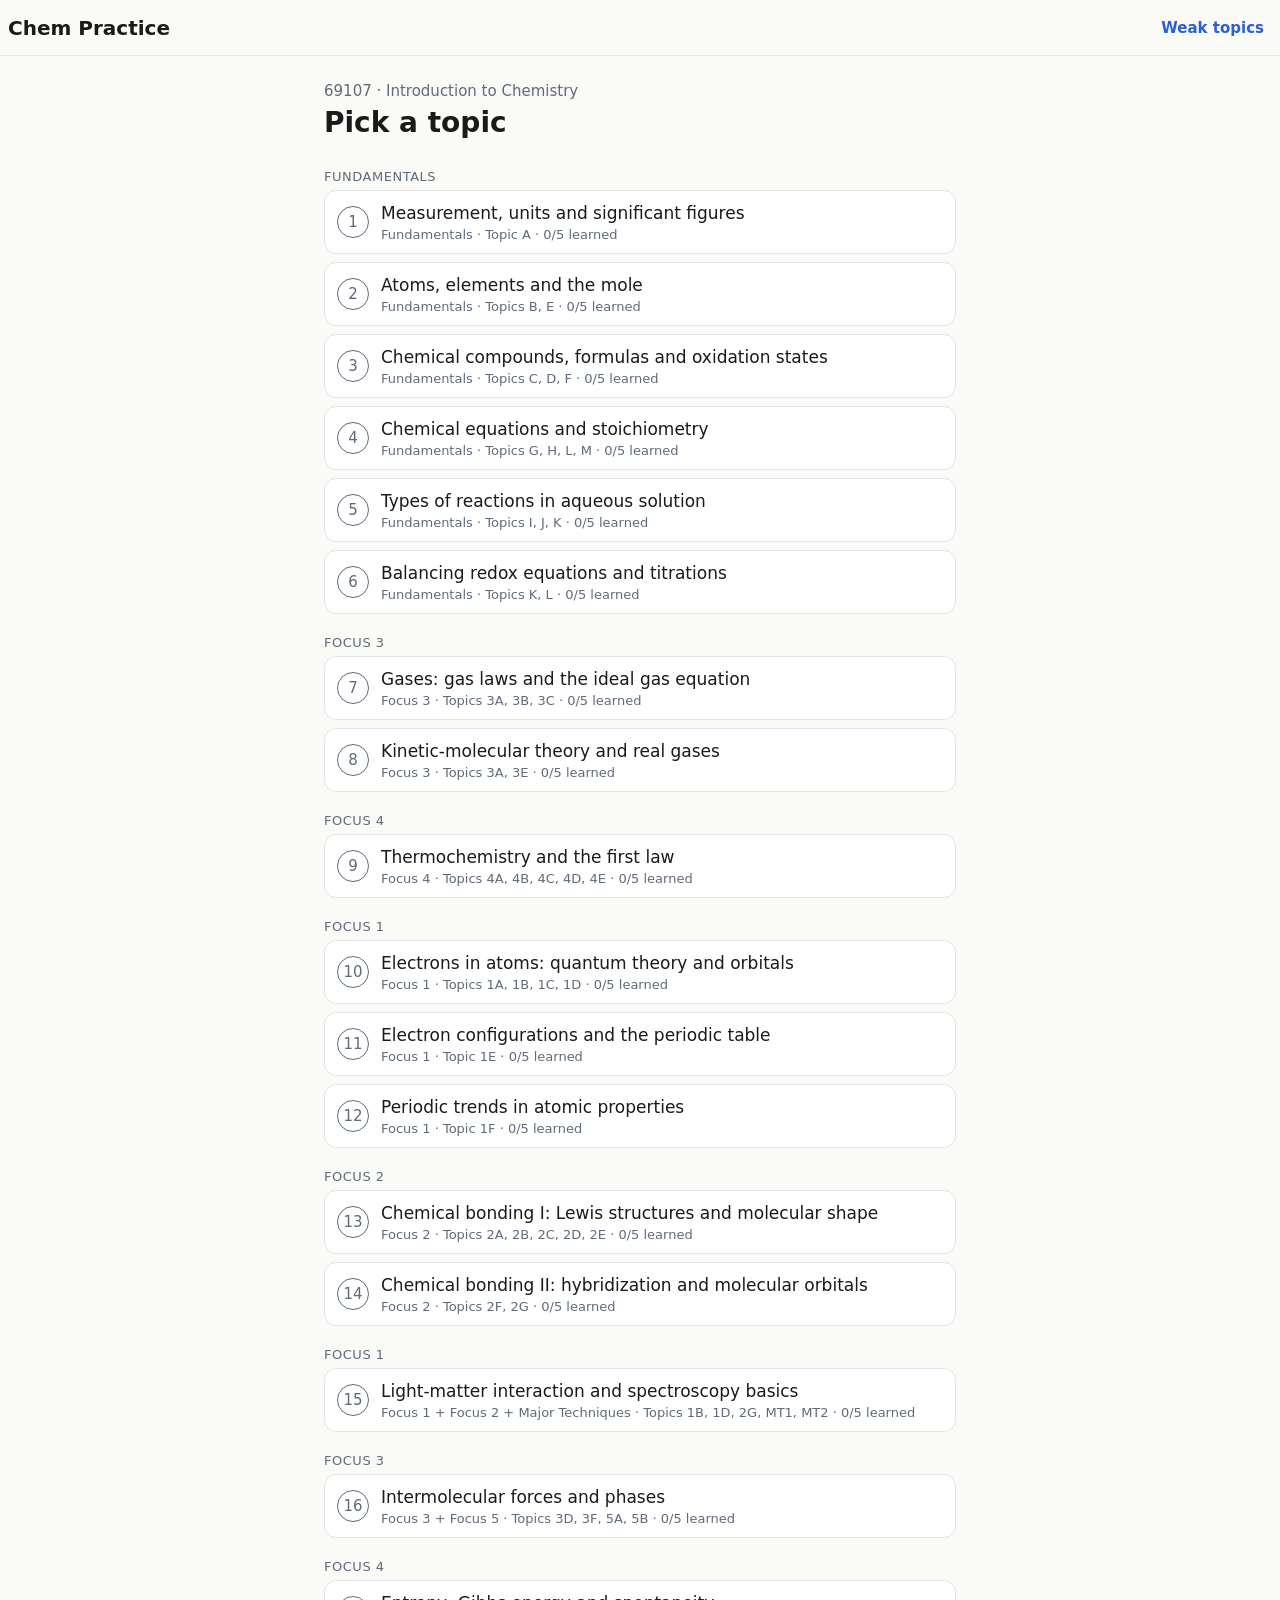
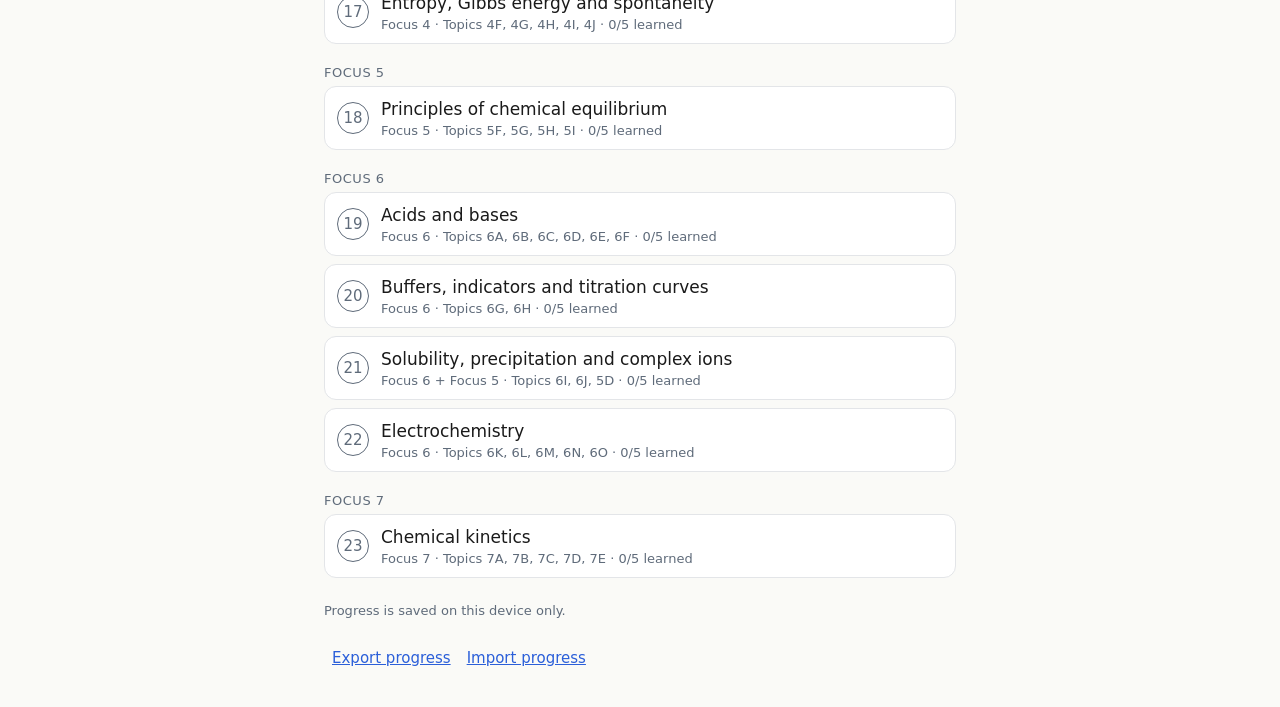
==== dev/index.html @ 0f72c967 "deploy: dev site at /dev, production placeholder" ====
<!doctype html>
<html lang="en" dir="ltr">
<head>
<meta charset="utf-8">
<meta name="viewport" content="width=device-width, initial-scale=1">
<title>Chem Practice · 69107</title>
<link rel="stylesheet" href="style.css">
</head>
<body>
<header class="topbar"><button id="back" class="icon" aria-label="Back" hidden>&larr;</button><h1 id="title">Chem Practice</h1><button id="weakBtn" class="link" style="text-decoration:none;font-weight:600">Weak topics</button></header>
<div id="bar" class="pbar" hidden><div></div></div>
<main id="app"></main>
<input type="file" id="importFile" accept=".json,application/json" hidden>
<script src="app.js"></script>
</body>
</html>
---- dev/style.css ----
:root{--bg:#FAFAF7;--surface:#fff;--text:#1A1A1A;--muted:#5F6B7A;--border:#E3E5E8;--primary:#2B5FD9;--knew:#17754A;--unsure:#8F5B0A;--didnt:#C2412D;--tip:#EEF3FD}
*{box-sizing:border-box}
body{margin:0;background:var(--bg);color:var(--text);font:17px/26px Inter,system-ui,-apple-system,"Segoe UI",sans-serif}
.topbar{position:sticky;top:0;z-index:5;height:56px;display:flex;align-items:center;gap:8px;padding-inline:8px;background:var(--bg);border-bottom:1px solid var(--border)}
.topbar h1{flex:1;font-size:20px;line-height:28px;margin:0;white-space:nowrap;overflow:hidden;text-overflow:ellipsis}
.icon{min-width:48px;min-height:48px;border:0;background:none;font-size:22px;cursor:pointer;color:var(--text);border-radius:8px}
.pbar{height:4px;background:var(--border)}.pbar div{height:100%;background:var(--knew);width:0;transition:width .15s}
main{max-width:680px;margin:0 auto;padding:16px}
@media(min-width:700px){main{padding:24px}}
.meta{font-size:15px;line-height:22px;color:var(--muted)}.cap{font-size:13px;line-height:18px;color:var(--muted)}
.card{background:var(--surface);border:1px solid var(--border);border-radius:12px;padding:16px;margin-bottom:16px}
h2{font-size:28px;line-height:34px;margin:4px 0 16px}
.sect{position:sticky;top:56px;background:var(--bg);font-size:13px;line-height:18px;text-transform:uppercase;letter-spacing:.04em;color:var(--muted);padding:12px 0 4px}
.row{display:flex;align-items:center;gap:12px;min-height:64px;padding:8px 12px;background:var(--surface);border:1px solid var(--border);border-radius:12px;margin-bottom:8px;width:100%;text-align:start;font:inherit;color:inherit;cursor:pointer}
.row[aria-disabled=true]{cursor:default}.row[aria-disabled=true] .meta{color:var(--muted)}
.num{flex:none;width:32px;height:32px;border-radius:50%;display:grid;place-items:center;border:1px solid var(--muted);color:var(--muted);font-size:15px}
.row[aria-disabled=true] .num{border-color:var(--border);color:var(--border)}
.grow{flex:1;min-width:0}
.badge{background:var(--primary);color:#fff;border-radius:12px;padding:0 8px;font-size:13px;line-height:22px}
.btn{display:block;width:100%;min-height:48px;border-radius:8px;border:0;background:var(--primary);color:#fff;font-family:inherit;font-size:17px;line-height:24px;font-weight:600;cursor:pointer;padding:8px 16px}
.btn.sec{background:var(--surface);color:var(--primary);border:1px solid var(--primary)}
.link{background:none;border:0;color:var(--primary);font:inherit;font-size:15px;cursor:pointer;padding:12px 8px;min-height:48px;text-decoration:underline}
:focus-visible{outline:2px solid var(--primary);outline-offset:2px}
.tag{display:inline-block;border:1px solid var(--border);border-radius:8px;padding:0 8px;font-size:13px}
.given{background:var(--bg);border-radius:8px;padding:8px 12px;margin:12px 0;font-variant-numeric:tabular-nums}
.tipbox{background:var(--tip);border-radius:8px;padding:12px;font-size:15px;line-height:22px;margin:16px 0;display:flex;gap:8px;align-items:flex-start;flex-wrap:wrap}
.sticky{position:sticky;bottom:0;background:var(--bg);padding:16px 0 calc(16px + env(safe-area-inset-bottom));margin-top:8px}
.ans{font-size:20px;line-height:28px;font-weight:700}.ansbox{display:inline-block;border:2px solid var(--text);border-radius:8px;padding:4px 12px}
ol.steps{padding-inline-start:24px}ol.steps li{margin-bottom:8px}
.rate{display:flex;gap:8px}.rate button{flex:1;min-height:56px;border-radius:8px;background:var(--surface);border:2px solid;font:inherit;cursor:pointer;padding:4px;display:flex;flex-direction:column;align-items:center;justify-content:center}
.rate b{font-size:15px;line-height:20px}.rate small{font-size:13px;line-height:18px}
.r-didnt{border-color:var(--didnt)!important;color:var(--didnt)}.r-unsure{border-color:var(--unsure)!important;color:var(--unsure)}.r-knew{border-color:var(--knew)!important;color:var(--knew)}
.rate button:active{color:#fff}.r-didnt:active{background:var(--didnt)}.r-unsure:active{background:var(--unsure)}.r-knew:active{background:var(--knew)}
.stack{display:flex;height:8px;border-radius:4px;overflow:hidden;background:var(--border);margin:6px 0}
.fade{animation:f .15s ease-out}@keyframes f{from{opacity:0;transform:translateY(8px)}to{opacity:1;transform:none}}
@media(prefers-reduced-motion:reduce){.fade{animation:none}.pbar div{transition:none}}
dialog{border:1px solid var(--border);border-radius:12px;max-width:340px}
.nudge{display:flex;align-items:center;justify-content:space-between;background:var(--tip);border-radius:8px;padding:4px 12px;font-size:15px}
.nw{white-space:nowrap}
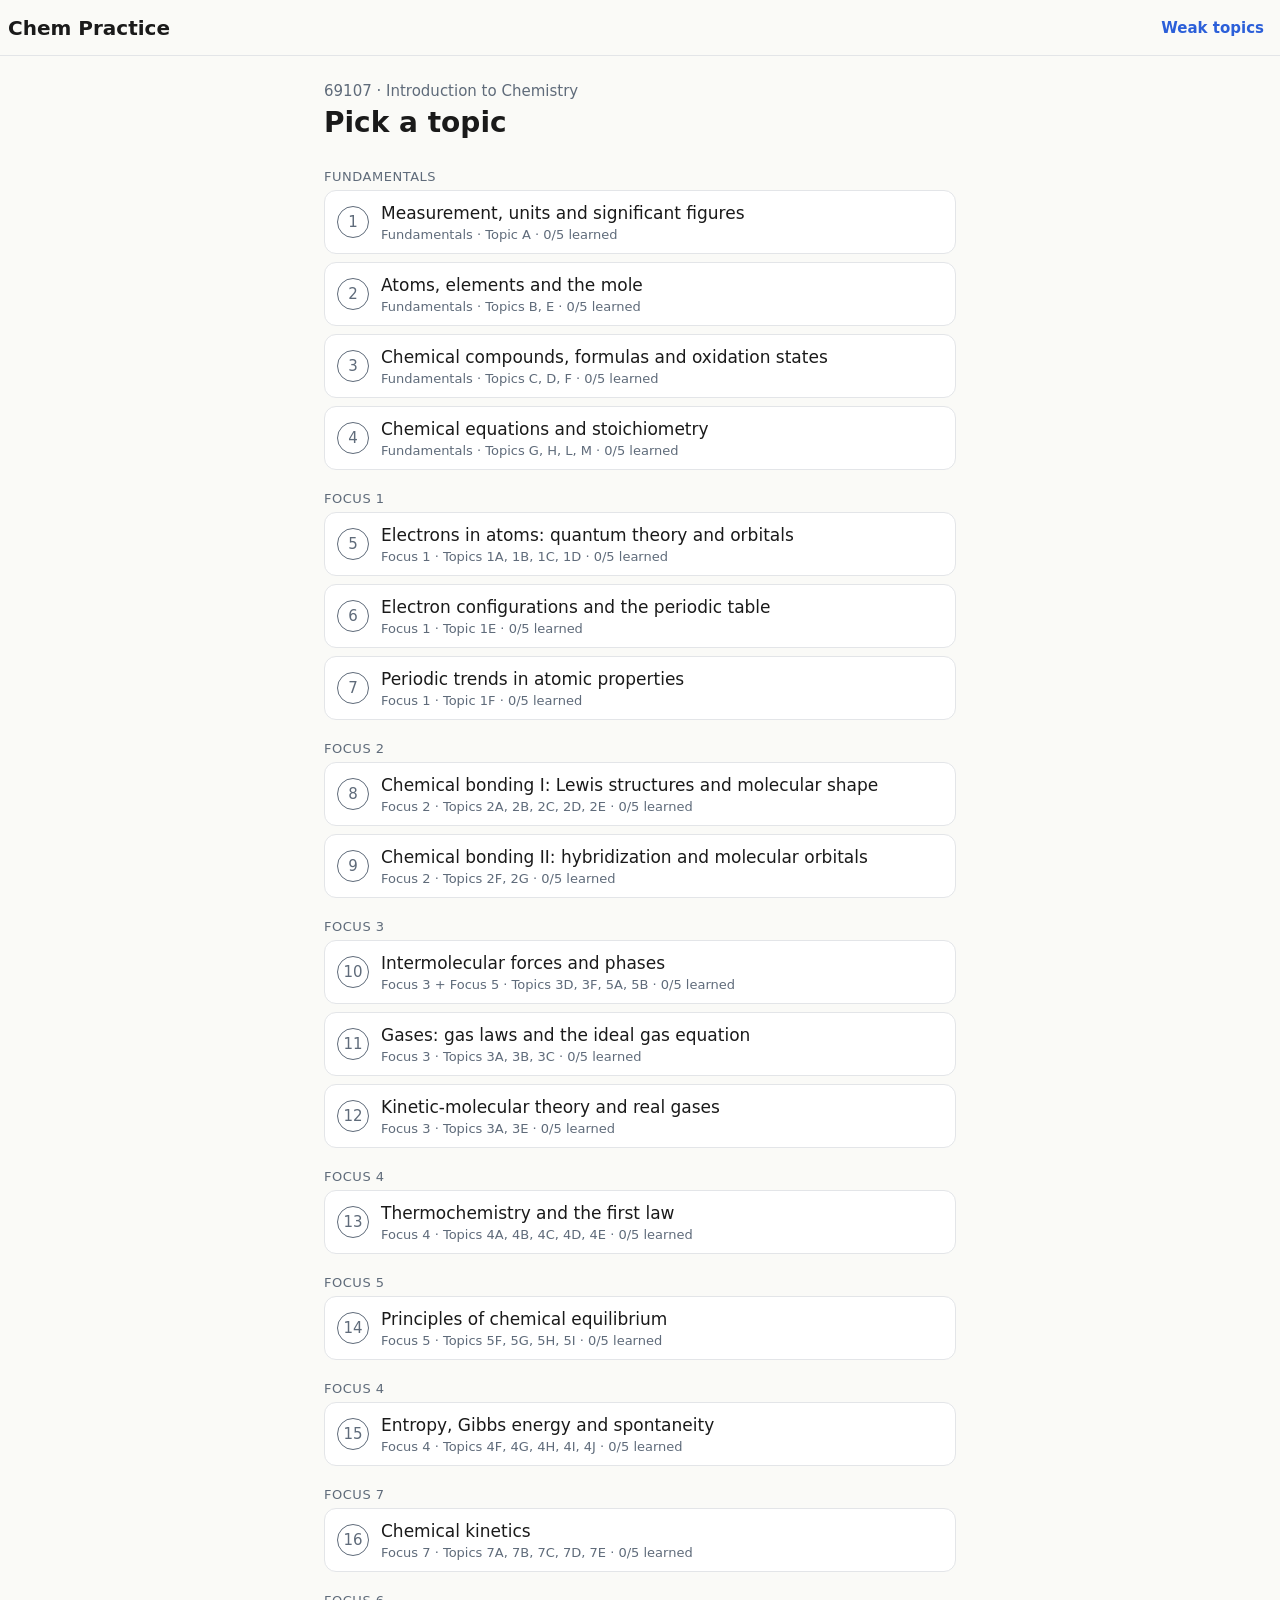
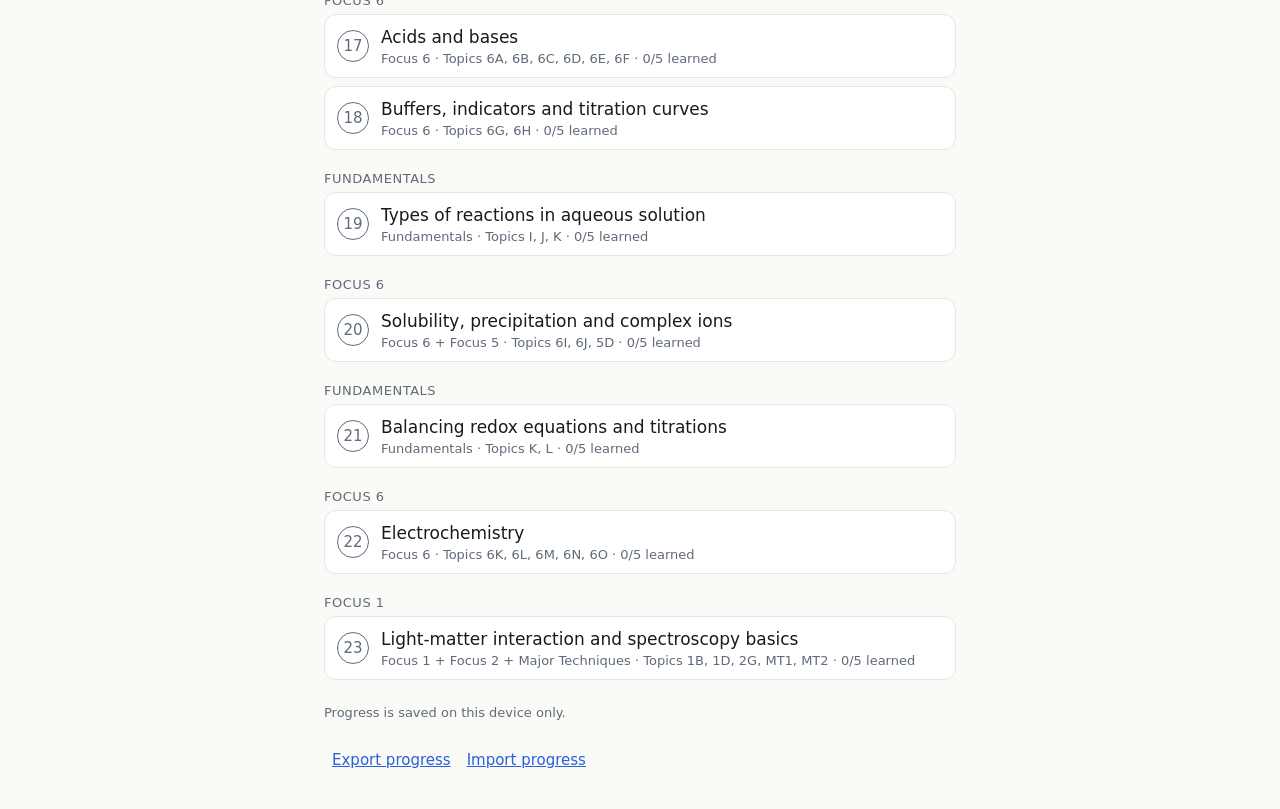
==== commit 4d6b0970: "Deploy Show answer, Sections btn, callout colors to /dev" ====
--- a/dev/index.html
+++ b/dev/index.html
@@ -7,7 +7,7 @@
 <link rel="stylesheet" href="style.css">
 </head>
 <body>
-<header class="topbar"><button id="back" class="icon" aria-label="Back" hidden>&larr;</button><h1 id="title">Chem Practice</h1><button id="weakBtn" class="link" style="text-decoration:none;font-weight:600">Weak topics</button></header>
+<header class="topbar"><button id="back" class="icon" aria-label="Back" hidden>&larr;</button><h1 id="title">Chem Practice</h1><button id="secBtn" class="top-sec" type="button" hidden>Sections</button><button id="weakBtn" class="link" style="text-decoration:none;font-weight:600">Weak topics</button></header>
 <div id="bar" class="pbar" hidden><div></div></div>
 <main id="app"></main>
 <input type="file" id="importFile" accept=".json,application/json" hidden>
--- a/dev/style.css
+++ b/dev/style.css
@@ -1,4 +1,4 @@
-:root{--bg:#FAFAF7;--surface:#fff;--text:#1A1A1A;--muted:#5F6B7A;--border:#E3E5E8;--primary:#2B5FD9;--knew:#17754A;--unsure:#8F5B0A;--didnt:#C2412D;--tip:#EEF3FD}
+:root{--bg:#FAFAF7;--surface:#fff;--text:#1A1A1A;--muted:#5F6B7A;--border:#E3E5E8;--primary:#2B5FD9;--knew:#17754A;--unsure:#8F5B0A;--didnt:#C2412D;--tip:#EEF3FD;--mistake:#B45309;--mistake-bg:#FFF8EB;--check:#6B7280;--check-bg:#F4F5F6}
 *{box-sizing:border-box}
 body{margin:0;background:var(--bg);color:var(--text);font:17px/26px Inter,system-ui,-apple-system,"Segoe UI",sans-serif}
 .topbar{position:sticky;top:0;z-index:5;height:56px;display:flex;align-items:center;gap:8px;padding-inline:8px;background:var(--bg);border-bottom:1px solid var(--border)}
@@ -37,3 +37,53 @@
 dialog{border:1px solid var(--border);border-radius:12px;max-width:340px}
 .nudge{display:flex;align-items:center;justify-content:space-between;background:var(--tip);border-radius:8px;padding:4px 12px;font-size:15px}
 .nw{white-space:nowrap}
+
+/* Reading screen */
+.rh{font-size:20px;line-height:28px;margin:24px 0 8px}
+.rp{margin:0 0 12px;font-size:17px;line-height:26px;max-width:65ch}
+.rsec{margin-bottom:8px}
+.worked{background:var(--tip);border:1px solid var(--border);border-inline-start:4px solid var(--primary);border-radius:12px;padding:16px;margin:12px 0 16px}
+.worked-title{font-weight:600;margin:4px 0 8px}
+.rfig{background:var(--surface);border:1px solid var(--border);border-radius:12px;padding:12px;margin:12px 0;overflow:auto}
+.rfig svg{display:block;width:100%;height:auto;max-width:320px;margin:0 auto}
+.rfig img.rsketch,.rsketch{display:block;width:100%;max-width:100%;height:auto;margin:0 auto}
+.placeholder{border:1px dashed var(--muted);border-radius:12px;padding:16px;margin:12px 0;background:var(--bg)}
+.read-actions{margin:0 0 8px}
+.qimg{margin:12px 0}.qimg img{display:block;max-width:100%;max-height:240px;height:auto;border-radius:8px;border:1px solid var(--border)}
+
+.reading{padding-bottom:calc(96px + env(safe-area-inset-bottom, 0px))}
+
+.rsketch-btn{display:block;width:100%;border:0;background:none;padding:0;margin:0;cursor:zoom-in;font:inherit;color:inherit;border-radius:8px}
+.rsketch-btn:focus-visible{outline:2px solid var(--primary);outline-offset:2px}
+.rsketch-hint{font-size:15px;line-height:22px;color:var(--muted);text-align:center;margin-top:8px}
+.lightbox{position:fixed;inset:0;z-index:100;background:rgba(0,0,0,0.85);box-sizing:border-box}
+.lightbox-scroll{position:absolute;inset:0;overflow:auto;-webkit-overflow-scrolling:touch;touch-action:pan-x pan-y pinch-zoom;padding:56px 16px 16px;padding-top:calc(56px + env(safe-area-inset-top,0px));padding-bottom:calc(16px + env(safe-area-inset-bottom,0px));box-sizing:border-box}
+.lightbox-scroll img,.lightbox img[data-lightbox-img]{display:block;max-width:none;height:auto;border-radius:8px;background:#fff;touch-action:pan-x pan-y pinch-zoom;margin:0 auto}
+.lightbox-close{position:fixed;top:calc(8px + env(safe-area-inset-top,0px));right:8px;min-width:44px;min-height:44px;padding:8px 12px;border:0;border-radius:8px;background:var(--surface);color:var(--text);font-size:22px;line-height:1;cursor:pointer;z-index:102}
+.lightbox-close:focus-visible{outline:2px solid var(--primary);outline-offset:2px}
+
+/* Deep-reading aids */
+.rh,.rsec{scroll-margin-top:calc(56px + 12px)}
+.rtoc{background:var(--surface);border:1px solid var(--border);border-radius:12px;padding:12px 16px;margin:0 0 16px}
+.rtoc-list{margin:8px 0 0;padding-inline-start:20px}
+.rtoc-list li{margin-bottom:6px}
+.rtoc-link{color:var(--primary);font-size:15px;line-height:22px;text-decoration:underline}
+.callout{background:var(--tip);border:1px solid var(--border);border-radius:12px;padding:12px 16px;margin:12px 0 16px;font-size:15px;line-height:22px}
+.callout-mistake{border-inline-start:4px solid var(--mistake);background:var(--mistake-bg)}
+.callout-why{border-inline-start:4px solid var(--primary)}
+.callout-check{border-inline-start:4px solid var(--check);background:var(--check-bg)}
+.check-list{margin:8px 0 0;padding-inline-start:20px}
+.check-list li{margin-bottom:12px}
+.check-q{font-weight:600;margin-bottom:4px}
+.check-a{color:var(--text)}
+.steps{overflow-x:auto}
+.steps li{overflow-wrap:anywhere}
+
+.top-sec{min-height:44px;min-width:44px;padding:8px 12px;border:1px solid var(--border);border-radius:8px;background:var(--surface);color:var(--text);font:inherit;font-size:15px;font-weight:600;cursor:pointer;flex:none}
+.top-sec:focus-visible{outline:2px solid var(--primary);outline-offset:2px}
+.btn-show-ans{display:inline-flex;align-items:center;justify-content:center;min-height:44px;margin:8px 0;padding:8px 14px;border:1px solid var(--primary);border-radius:8px;background:var(--surface);color:var(--primary);font:inherit;font-size:15px;font-weight:600;cursor:pointer}
+.btn-show-ans:focus-visible{outline:2px solid var(--primary);outline-offset:2px}
+.check-a[hidden]{display:none!important}
+.check-a:not([hidden]){margin-top:4px;padding:8px 12px;background:var(--surface);border:1px solid var(--border);border-radius:8px}
+.rtoc{scroll-margin-top:calc(56px + 12px)}
+
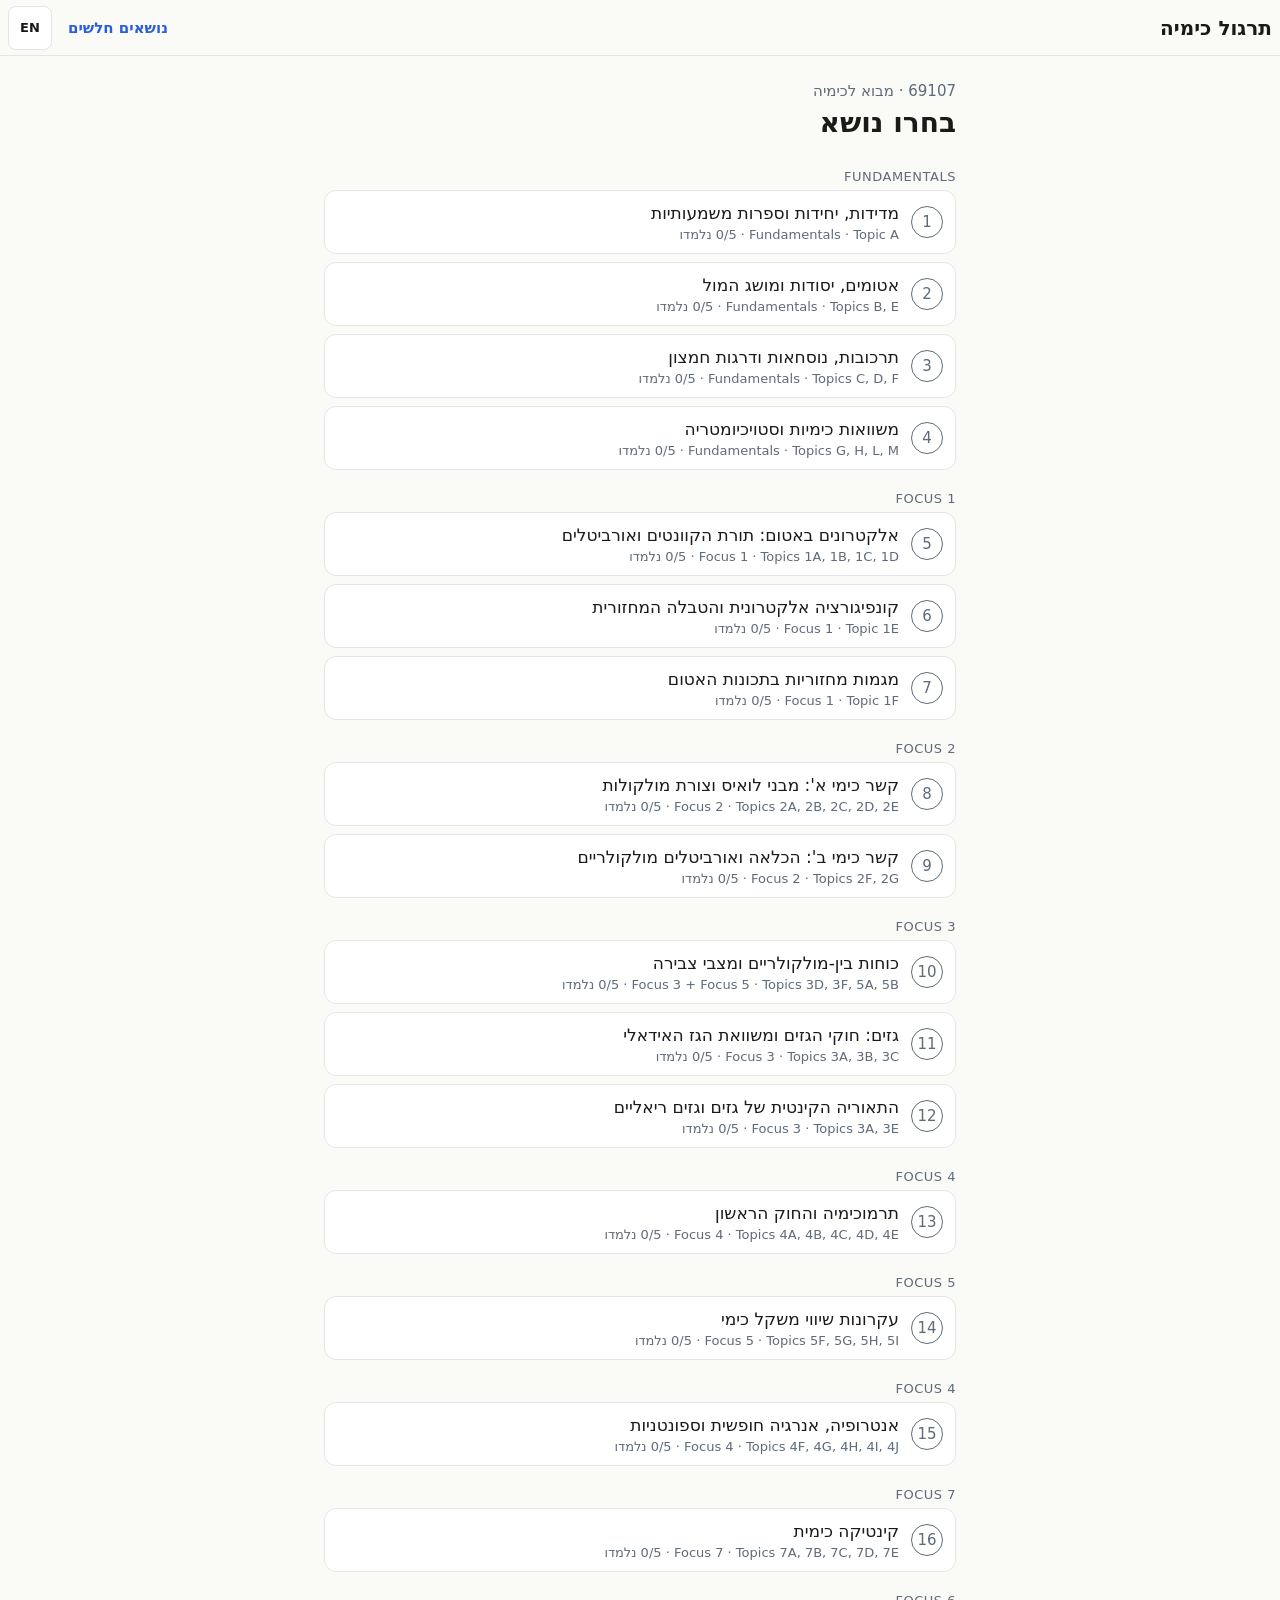
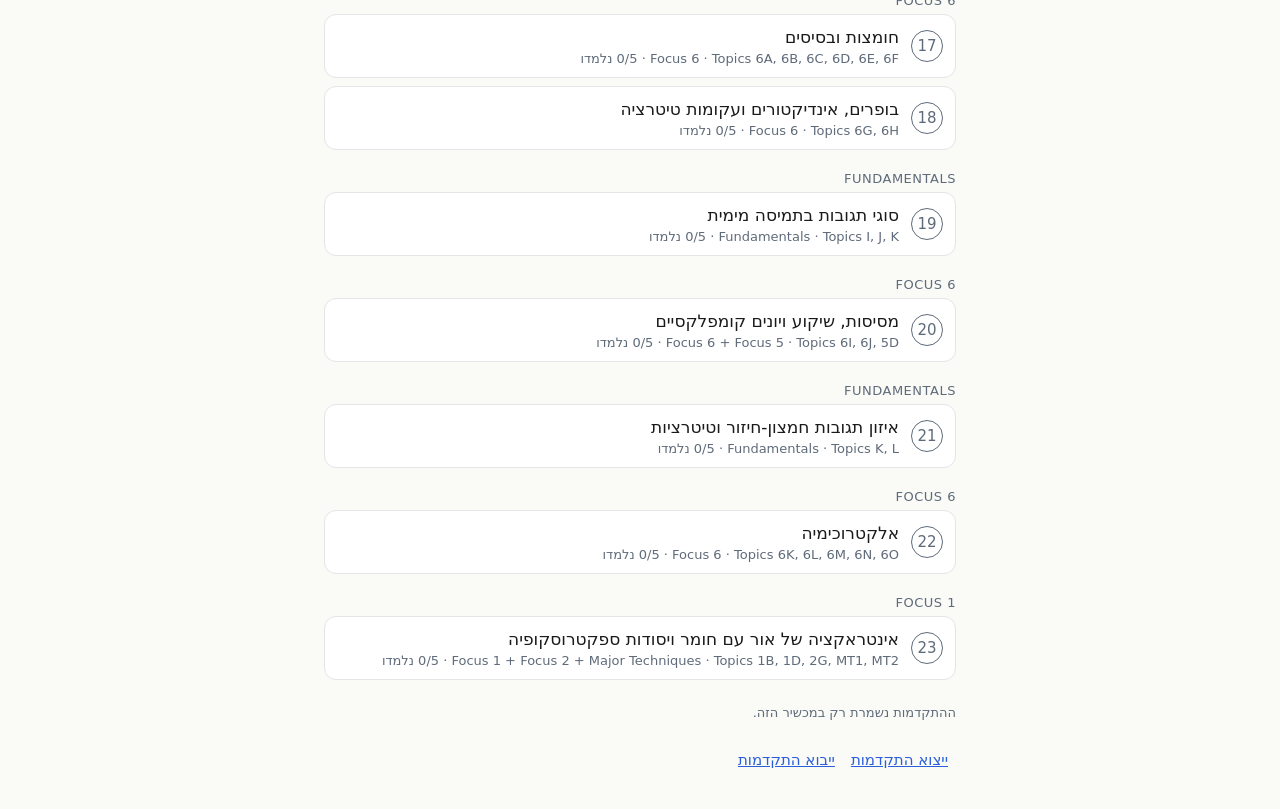
==== commit e5fb3320: "dev: H1 Hebrew RTL frame + sample topic (d88266e)" ====
--- a/dev/index.html
+++ b/dev/index.html
@@ -1,16 +1,18 @@
 <!doctype html>
-<html lang="en" dir="ltr">
+<html lang="he" dir="rtl">
 <head>
 <meta charset="utf-8">
 <meta name="viewport" content="width=device-width, initial-scale=1">
-<title>Chem Practice · 69107</title>
+<title>תרגול כימיה · 69107</title>
 <link rel="stylesheet" href="style.css">
 </head>
 <body>
-<header class="topbar"><button id="back" class="icon" aria-label="Back" hidden>&larr;</button><h1 id="title">Chem Practice</h1><button id="secBtn" class="top-sec" type="button" hidden>Sections</button><button id="weakBtn" class="link" style="text-decoration:none;font-weight:600">Weak topics</button></header>
+<header class="topbar"><button id="back" class="icon" aria-label="חזרה" hidden>&rarr;</button><h1 id="title">תרגול כימיה</h1><button id="secBtn" class="top-sec" type="button" hidden>פרקים</button><button id="weakBtn" class="link" style="text-decoration:none;font-weight:600">נושאים חלשים</button><button id="langBtn" class="top-sec lang-btn" type="button" lang="en" aria-label="English (אנגלית)">EN</button></header>
 <div id="bar" class="pbar" hidden><div></div></div>
 <main id="app"></main>
 <input type="file" id="importFile" accept=".json,application/json" hidden>
+<script src="i18n/en.js"></script>
+<script src="i18n/he.js"></script>
 <script src="app.js"></script>
 </body>
 </html>
--- a/dev/style.css
+++ b/dev/style.css
@@ -86,4 +86,10 @@
 .check-a[hidden]{display:none!important}
 .check-a:not([hidden]){margin-top:4px;padding:8px 12px;background:var(--surface);border:1px solid var(--border);border-radius:8px}
 .rtoc{scroll-margin-top:calc(56px + 12px)}
+.report-btn{display:inline-block;color:var(--primary);font-size:13px;line-height:18px;text-decoration:underline;padding:15px 0}
+@media (max-width:430px){.steps .nw{white-space:normal}}
 
+/* Hebrew / RTL (H1) */
+bdi[dir=ltr]{unicode-bidi:isolate}
+.lang-btn{font-size:13px;padding:8px 10px}
+.en-only{color:var(--muted);font-size:13px;line-height:18px}
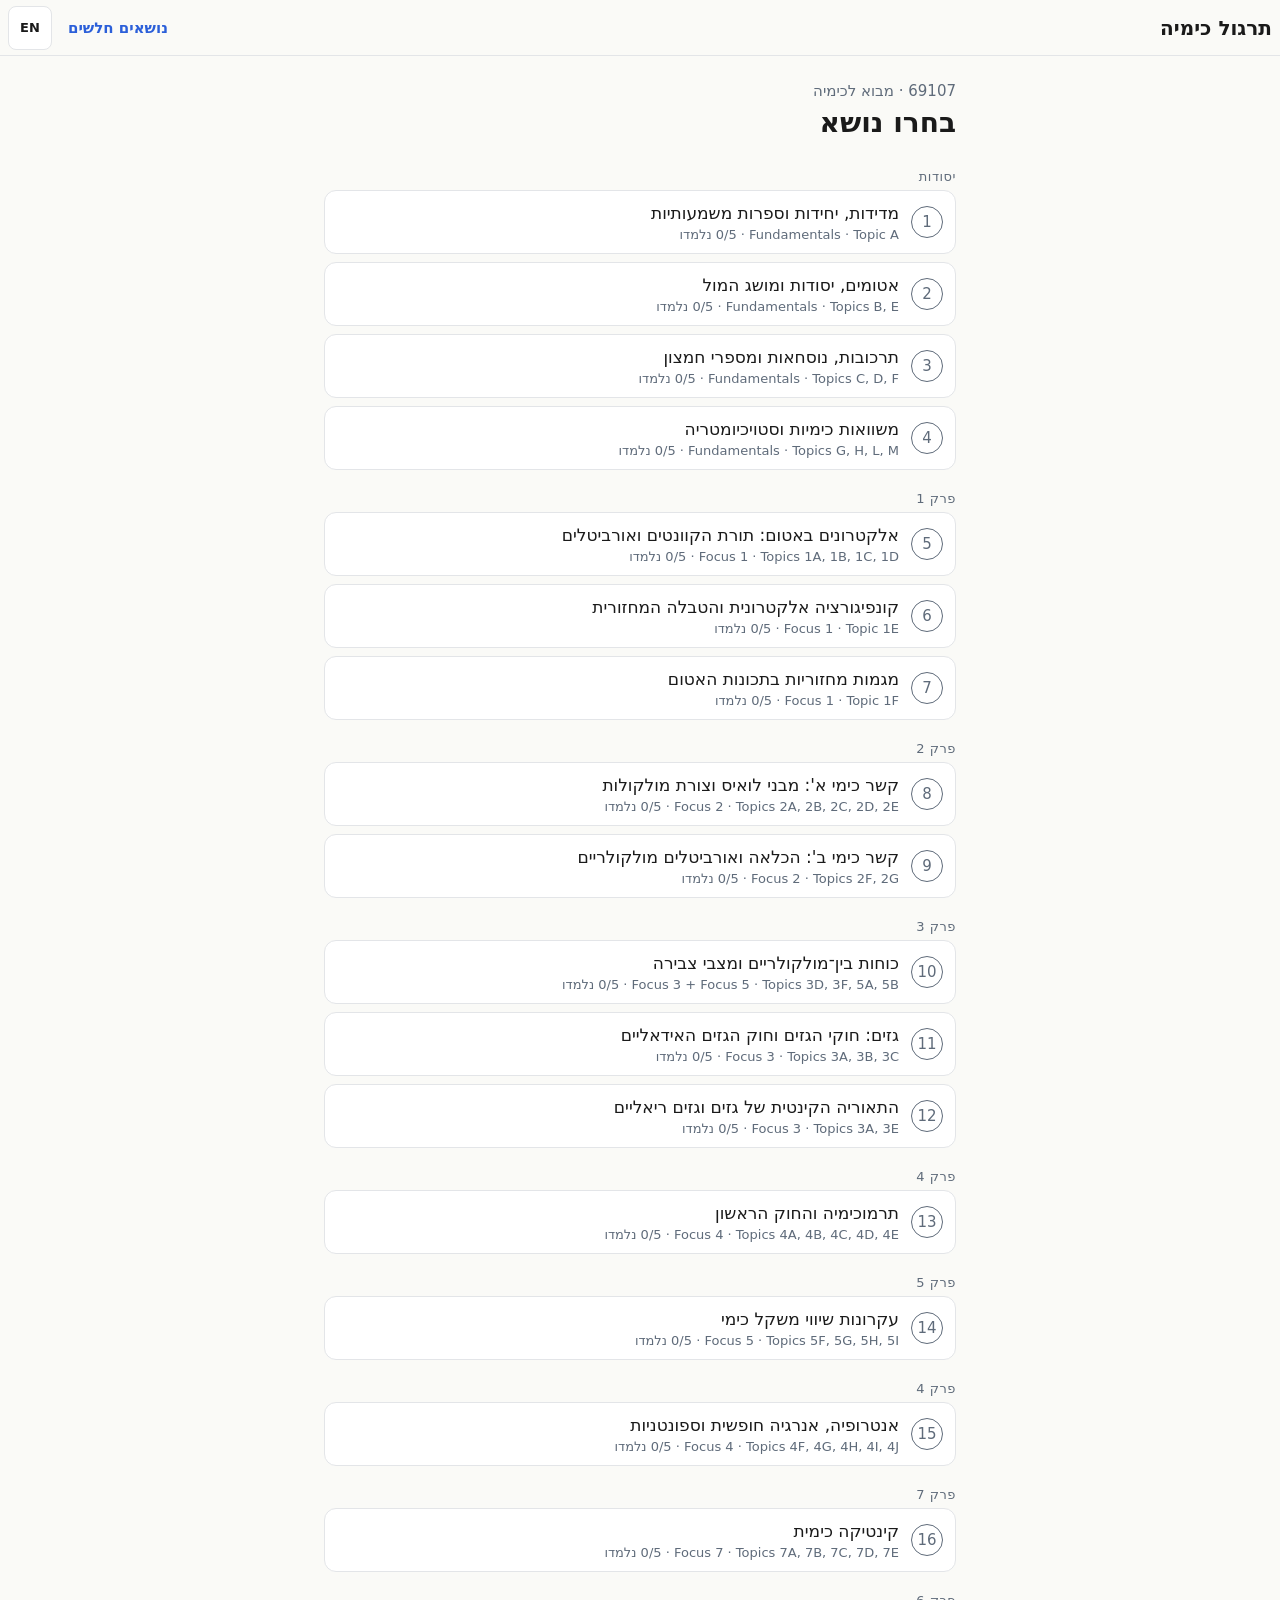
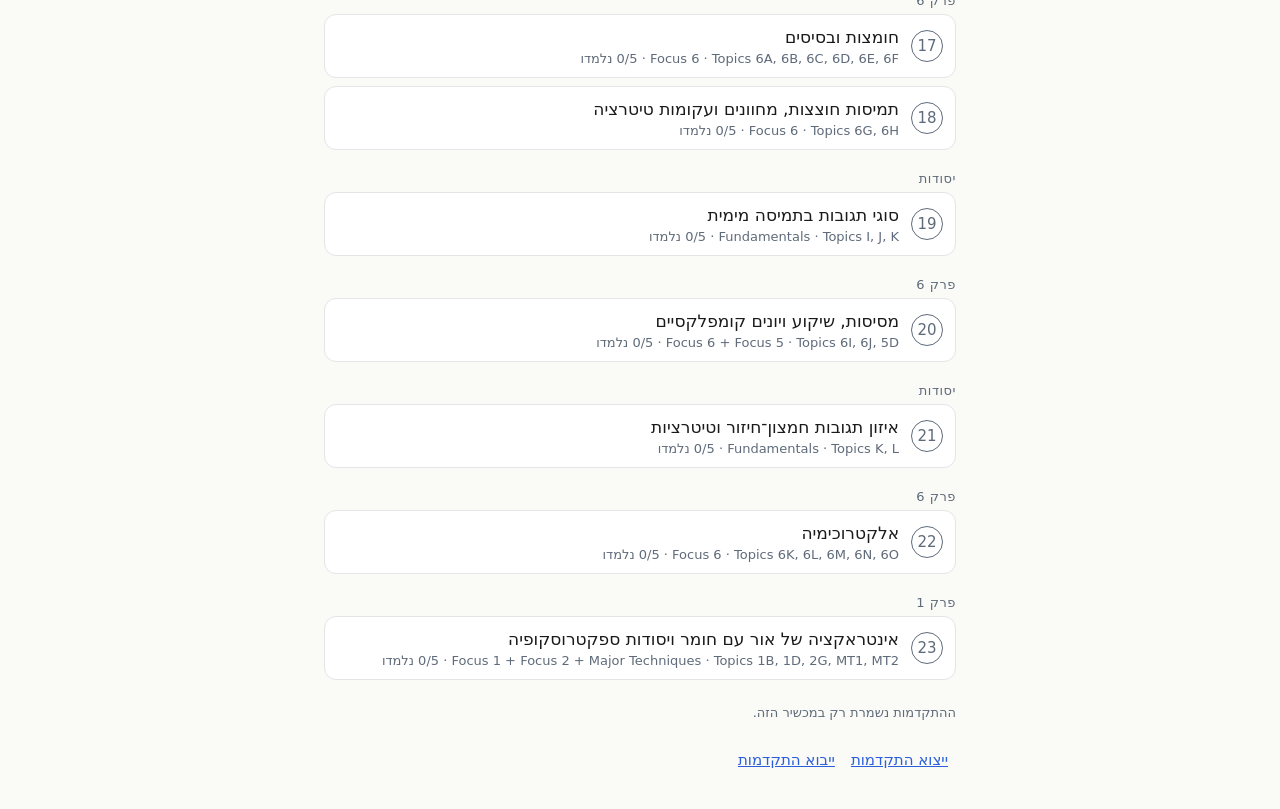
==== commit d3a58b20: "dev: H2b bidi — formula isolates + heWrap safety net" ====
--- a/dev/index.html
+++ b/dev/index.html
@@ -13,6 +13,7 @@
 <input type="file" id="importFile" accept=".json,application/json" hidden>
 <script src="i18n/en.js"></script>
 <script src="i18n/he.js"></script>
+<script src="bidi.js"></script>
 <script src="app.js"></script>
 </body>
 </html>
--- a/dev/style.css
+++ b/dev/style.css
@@ -91,5 +91,14 @@
 
 /* Hebrew / RTL (H1) */
 bdi[dir=ltr]{unicode-bidi:isolate}
+/* Hebrew steps: the number marker stays on the right. Hebrew mode (H2b): every formula isolate, in steps and prose alike, is one unbreakable left-to-right unit that scrolls sideways if too wide. */
+ol.steps[dir=rtl],ol.rtoc-list[dir=rtl]{list-style:none;padding-inline-start:0}
+ol.steps[dir=rtl]{counter-reset:step}
+ol.rtoc-list[dir=rtl]{counter-reset:rtoc}
+ol.steps[dir=rtl]>li{counter-increment:step;position:relative;padding-right:28px;padding-left:0}
+ol.rtoc-list[dir=rtl]>li{counter-increment:rtoc;position:relative;padding-right:20px;padding-left:0}
+ol.steps[dir=rtl]>li::before{content:counter(step) ".";position:absolute;right:0;direction:ltr;unicode-bidi:isolate}
+ol.rtoc-list[dir=rtl]>li::before{content:counter(rtoc) ".";position:absolute;right:0;direction:ltr;unicode-bidi:isolate}
+ol.steps[dir=rtl] bdi[dir=ltr],html[lang=he] bdi.fx{display:inline-block;max-width:100%;overflow-x:auto;vertical-align:bottom;white-space:nowrap}
 .lang-btn{font-size:13px;padding:8px 10px}
 .en-only{color:var(--muted);font-size:13px;line-height:18px}
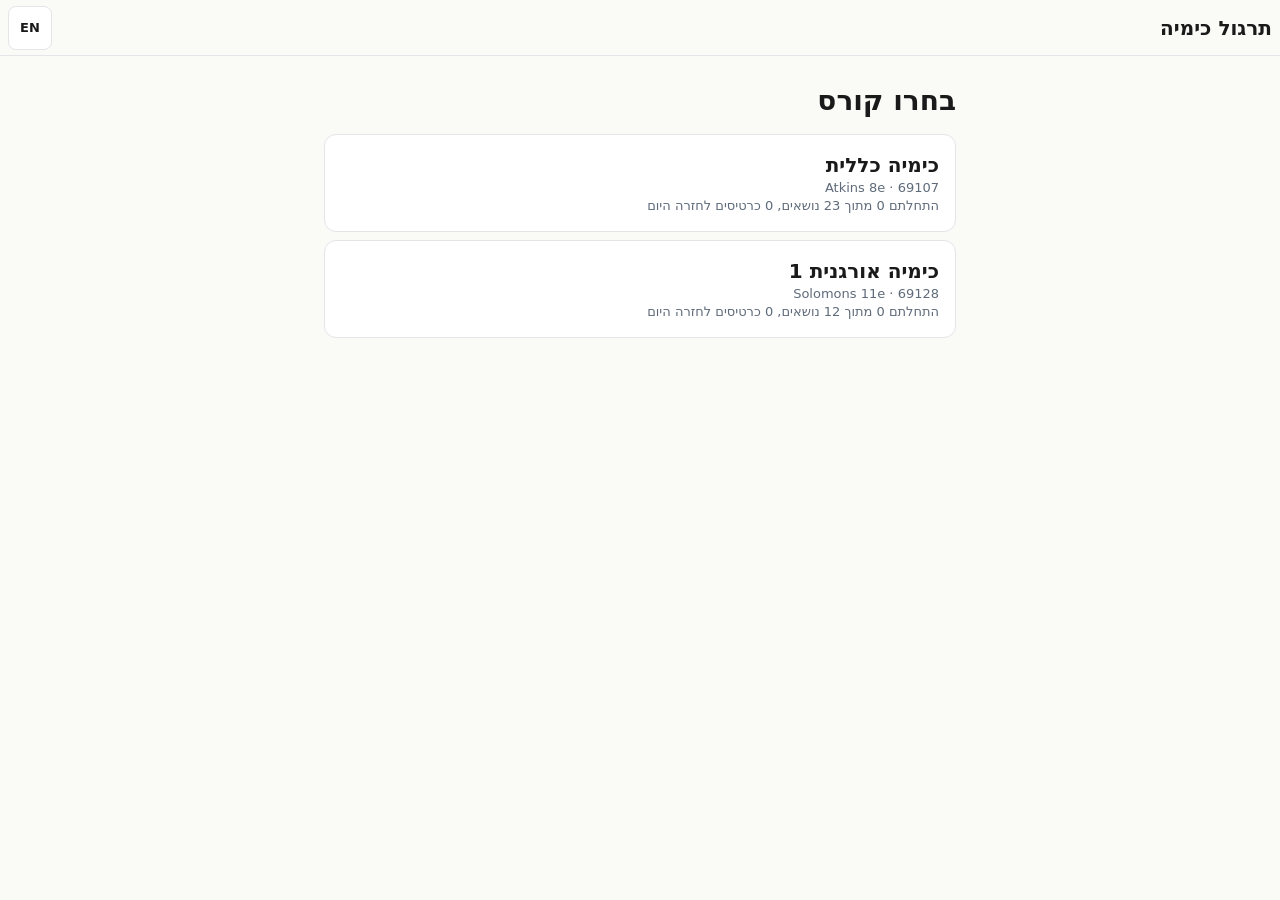
==== commit 6f683c91: "dev: course picker and per-course progress (O1/O1b/O1c)" ====
--- a/dev/index.html
+++ b/dev/index.html
@@ -14,6 +14,7 @@
 <script src="i18n/en.js"></script>
 <script src="i18n/he.js"></script>
 <script src="bidi.js"></script>
+<script src="store.js"></script>
 <script src="app.js"></script>
 </body>
 </html>
--- a/dev/style.css
+++ b/dev/style.css
@@ -4,7 +4,7 @@
 .topbar{position:sticky;top:0;z-index:5;height:56px;display:flex;align-items:center;gap:8px;padding-inline:8px;background:var(--bg);border-bottom:1px solid var(--border)}
 .topbar h1{flex:1;font-size:20px;line-height:28px;margin:0;white-space:nowrap;overflow:hidden;text-overflow:ellipsis}
 .icon{min-width:48px;min-height:48px;border:0;background:none;font-size:22px;cursor:pointer;color:var(--text);border-radius:8px}
-.pbar{height:4px;background:var(--border)}.pbar div{height:100%;background:var(--knew);width:0;transition:width .15s}
+.pbar{height:4px;background:var(--border)}.pbar div{height:100%;background:var(--knew);width:100%;transform:scaleX(0);transform-origin:left;transition:transform .15s}:dir(rtl) .pbar div{transform-origin:right}
 main{max-width:680px;margin:0 auto;padding:16px}
 @media(min-width:700px){main{padding:24px}}
 .meta{font-size:15px;line-height:22px;color:var(--muted)}.cap{font-size:13px;line-height:18px;color:var(--muted)}
@@ -37,6 +37,7 @@
 dialog{border:1px solid var(--border);border-radius:12px;max-width:340px}
 .nudge{display:flex;align-items:center;justify-content:space-between;background:var(--tip);border-radius:8px;padding:4px 12px;font-size:15px}
 .nw{white-space:nowrap}
+.pg{white-space:nowrap}
 
 /* Reading screen */
 .rh{font-size:20px;line-height:28px;margin:24px 0 8px}
@@ -55,6 +56,7 @@
 
 .rsketch-btn{display:block;width:100%;border:0;background:none;padding:0;margin:0;cursor:zoom-in;font:inherit;color:inherit;border-radius:8px}
 .rsketch-btn:focus-visible{outline:2px solid var(--primary);outline-offset:2px}
+.rcap{font-size:15px;line-height:22px;color:var(--muted);text-align:center;margin:8px 0 0}
 .rsketch-hint{font-size:15px;line-height:22px;color:var(--muted);text-align:center;margin-top:8px}
 .lightbox{position:fixed;inset:0;z-index:100;background:rgba(0,0,0,0.85);box-sizing:border-box}
 .lightbox-scroll{position:absolute;inset:0;overflow:auto;-webkit-overflow-scrolling:touch;touch-action:pan-x pan-y pinch-zoom;padding:56px 16px 16px;padding-top:calc(56px + env(safe-area-inset-top,0px));padding-bottom:calc(16px + env(safe-area-inset-bottom,0px));box-sizing:border-box}
@@ -91,7 +93,7 @@
 
 /* Hebrew / RTL (H1) */
 bdi[dir=ltr]{unicode-bidi:isolate}
-/* Hebrew steps: the number marker stays on the right. Hebrew mode (H2b): every formula isolate, in steps and prose alike, is one unbreakable left-to-right unit that scrolls sideways if too wide. */
+/* Hebrew steps: the number marker stays on the right. Hebrew mode: a formula isolate is an LTR chain (.fxc) that wraps only between its pieces (.fx, built by fxChain in app.js); a piece never scrolls, and as a last resort breaks anywhere instead of overflowing the page. */
 ol.steps[dir=rtl],ol.rtoc-list[dir=rtl]{list-style:none;padding-inline-start:0}
 ol.steps[dir=rtl]{counter-reset:step}
 ol.rtoc-list[dir=rtl]{counter-reset:rtoc}
@@ -99,6 +101,13 @@
 ol.rtoc-list[dir=rtl]>li{counter-increment:rtoc;position:relative;padding-right:20px;padding-left:0}
 ol.steps[dir=rtl]>li::before{content:counter(step) ".";position:absolute;right:0;direction:ltr;unicode-bidi:isolate}
 ol.rtoc-list[dir=rtl]>li::before{content:counter(rtoc) ".";position:absolute;right:0;direction:ltr;unicode-bidi:isolate}
-ol.steps[dir=rtl] bdi[dir=ltr],html[lang=he] bdi.fx{display:inline-block;max-width:100%;overflow-x:auto;vertical-align:bottom;white-space:nowrap}
+html[lang=he] bdi.fxc{display:inline;white-space:normal;unicode-bidi:isolate}
+html[lang=he] bdi.fx{display:inline-block;max-width:100%;vertical-align:bottom;white-space:normal;overflow-wrap:anywhere}
+ol.steps[dir=rtl]{overflow-x:visible}
 .lang-btn{font-size:13px;padding:8px 10px}
 .en-only{color:var(--muted);font-size:13px;line-height:18px}
+/* Course picker (O1) */
+.course-pick{min-height:96px;padding:16px;flex-direction:column;align-items:stretch;justify-content:center;gap:4px}
+.course-pick .grow>div:first-child{font-size:20px;line-height:28px;font-weight:600}
+.num-o{width:40px;min-width:40px;padding:0;border-radius:16px;white-space:nowrap;letter-spacing:-.02em}
+.all-courses{display:inline-flex;align-items:center;gap:6px;margin:-12px 0 0;margin-inline-start:-8px;text-decoration:none;font-weight:600}
